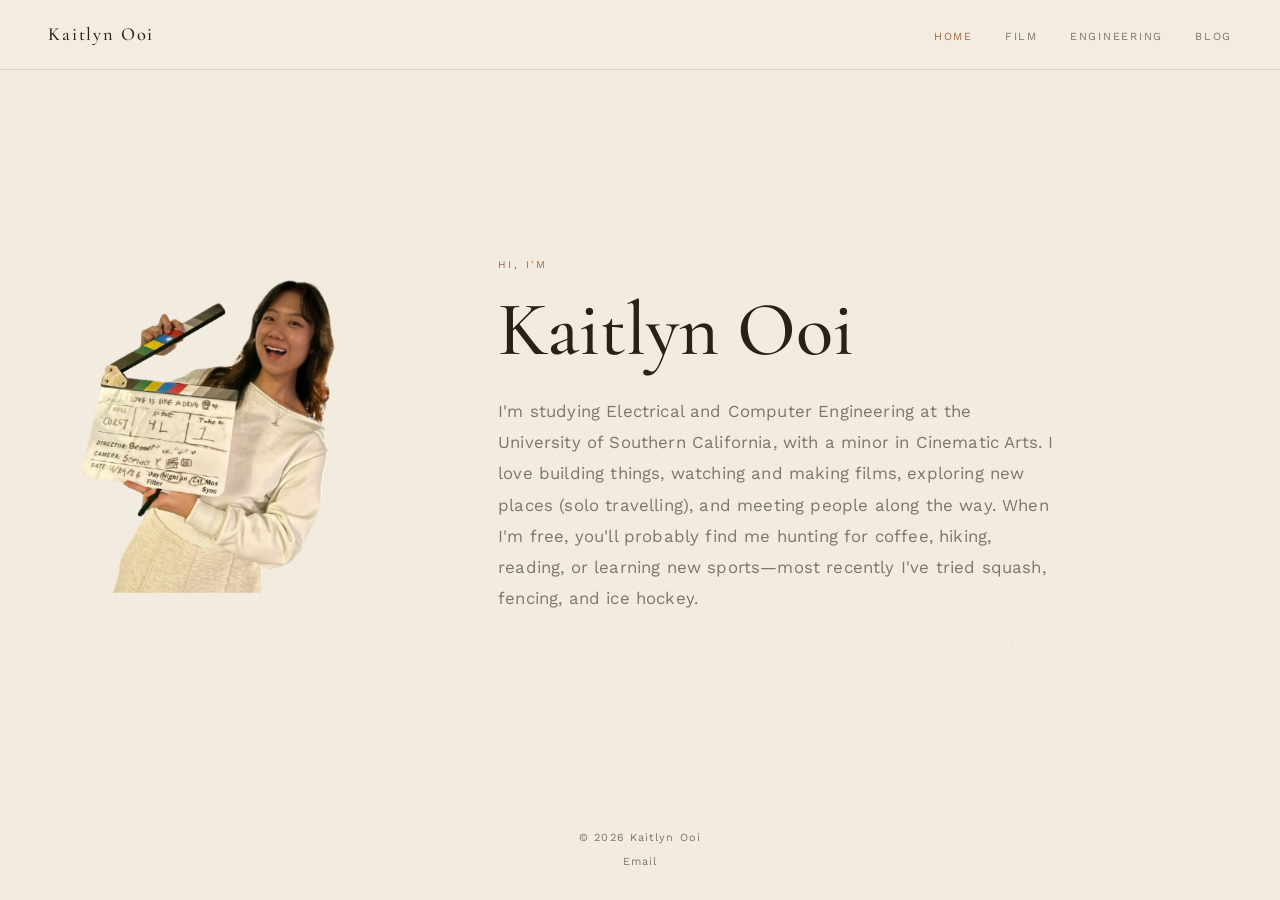
==== index.html @ f1a30004 "Footer email as plain "Email" link, unify Kaitlyn Ooi heading style - Footer link now reads "Email" " ====
<!DOCTYPE html>
<html lang="en">
<head>
<meta charset="UTF-8">
<meta name="viewport" content="width=device-width, initial-scale=1.0">
<title>Kaitlyn Ooi</title>
<link rel="preconnect" href="https://fonts.googleapis.com">
<link href="https://fonts.googleapis.com/css2?family=Cormorant+Garamond:ital,wght@0,300;0,400;0,500;1,400&family=Work+Sans:wght@300;400;500;600&display=swap" rel="stylesheet">
<link rel="stylesheet" href="css/style.css">
<style>
  body {
    display: flex;
    flex-direction: column;
    min-height: 100vh;
  }

  main.landing {
    flex: 1;
    display: flex; align-items: center;
    position: relative; z-index: 1;
    padding: 1.75rem 0;
  }

  .landing-grid {
    width: 100%;
    max-width: 1220px;
    margin: 0 auto;
    padding: 0 3rem;
    display: grid;
    grid-template-columns: minmax(280px, 380px) 1fr;
    gap: 2.5rem;
    align-items: center;
  }

  /* ---- photos ----
     Cutouts are irregular shapes with mismatched native aspect ratios, so
     instead of forcing both into identical boxes, size each to the same
     share of the column width and bottom-align them -- reads like
     they're standing together rather than floating at random sizes. */
  .photos {
    display: flex;
    align-items: flex-end;
  }

  .photo-frame {
    width: 260px;
  }

  .photo-frame img {
    width: 100%;
    height: auto;
    display: block;
  }

  /* ---- intro copy ---- */
  .intro-label { font-size: 0.65rem; letter-spacing: 0.24em; text-transform: uppercase; color: var(--accent); margin-bottom: 1rem; }

  .intro h1 {
    font-family: 'Cormorant Garamond', serif;
    font-size: clamp(3rem, 6vw, 5rem);
    font-weight: 500;
    line-height: 1.05;
    margin-bottom: 1.6rem;
  }

  .intro h1 em { font-style: normal; color: var(--text); font-weight: 500; }

  .intro-bio {
    font-size: 1.05rem;
    color: var(--muted);
    max-width: 560px;
    line-height: 1.85;
    letter-spacing: 0.01em;
  }

  @media (max-width: 860px) {
    .landing-grid { grid-template-columns: 1fr; gap: 2.5rem; padding: 0 1.5rem; text-align: center; }
    .photos { justify-content: center; }
    .photo-frame { width: 220px; }
    .intro-bio { margin-left: auto; margin-right: auto; }
  }
</style>
</head>
<body>

<nav class="site-nav">
  <a class="nav-name" href="index.html">Kaitlyn Ooi</a>
  <ul class="nav-links">
    <li><a href="index.html" class="active">Home</a></li>
    <li><a href="film/index.html">Film</a></li>
    <li><a href="engineering/index.html">Engineering</a></li>
    <li><a href="blog/index.html">Blog</a></li>
  </ul>
</nav>

<main class="landing">
  <div class="landing-grid">

    <div class="photos">
      <div class="photo-frame">
        <img src="assets/photos/photo-2.png" alt="Kaitlyn on set holding a clapperboard">
      </div>
    </div>

    <div class="intro">
      <p class="intro-label">Hi, I'm</p>
      <h1>Kaitlyn <em>Ooi</em></h1>
      <p class="intro-bio">
        I'm studying Electrical and Computer Engineering at the University of Southern California, with a minor in Cinematic Arts. I love building things, watching and making films, exploring new places (solo travelling), and meeting people along the way. When I'm free, you'll probably find me hunting for coffee, hiking, reading, or learning new sports&mdash;most recently I've tried squash, fencing, and ice hockey.
      </p>
    </div>

  </div>
</main>

<footer class="site-footer">
  <p>&copy; 2026 Kaitlyn Ooi</p>
  <a class="footer-email" href="mailto:kaitlyno@usc.edu">Email</a>
</footer>

</body>
</html>
---- css/style.css ----
/* ============================================================
   Kaitlyn Ooi — shared theme
   Neutral beige / warm paper palette, one accent, no gradients.
   ============================================================ */

:root {
  --bg:        #f3ece0;
  --bg-alt:    #ece2cf;
  --surface:   #ece3d2;
  --border:    rgba(41, 33, 22, 0.13);
  --border-strong: rgba(41, 33, 22, 0.28);
  --text:      #2a2115;
  --muted:     rgba(42, 33, 21, 0.58);
  --muted-2:   rgba(42, 33, 21, 0.4);
  --accent:    #a26b46;
  --accent-soft: rgba(162, 107, 70, 0.1);
  --accent-line: rgba(162, 107, 70, 0.35);
  --nav-h: 4.4rem;
}

* , *::before, *::after { box-sizing: border-box; margin: 0; padding: 0; }

html { scroll-behavior: smooth; }

body {
  background: var(--bg);
  color: var(--text);
  font-family: 'Work Sans', sans-serif;
  font-weight: 400;
  line-height: 1.7;
  min-height: 100vh;
}

/* subtle paper grain, texture rather than a flat color */
body::before {
  content: '';
  position: fixed;
  inset: 0;
  background-image: url("data:image/svg+xml,%3Csvg viewBox='0 0 256 256' xmlns='http://www.w3.org/2000/svg'%3E%3Cfilter id='n'%3E%3CfeTurbulence type='fractalNoise' baseFrequency='0.85' numOctaves='3' stitchTiles='stitch'/%3E%3C/filter%3E%3Crect width='100%25' height='100%25' filter='url(%23n)' opacity='0.05'/%3E%3C/svg%3E");
  pointer-events: none;
  z-index: 0;
  opacity: 0.55;
}

a { color: inherit; }

/* ---------- Nav ---------- */
nav.site-nav {
  position: sticky;
  top: 0;
  z-index: 20;
  min-height: var(--nav-h);
  box-sizing: border-box;
  display: flex;
  flex-wrap: nowrap;
  justify-content: space-between;
  align-items: center;
  gap: 1.5rem;
  padding: 0 3rem;
  background: var(--bg);
  border-bottom: 1px solid var(--border);
}

.nav-name {
  font-family: 'Cormorant Garamond', serif;
  font-size: 1.15rem;
  font-weight: 500;
  letter-spacing: 0.1em;
  color: var(--text);
  text-decoration: none;
  white-space: nowrap;
  flex-shrink: 0;
}

.nav-links { display: flex; gap: 2rem; list-style: none; }

.nav-links a {
  font-size: 0.68rem;
  letter-spacing: 0.16em;
  text-transform: uppercase;
  color: var(--muted);
  text-decoration: none;
  transition: color 0.2s;
}

.nav-links a:hover { color: var(--text); }
.nav-links a.active { color: var(--accent); }

/* ---------- Buttons ---------- */
.btn {
  font-family: 'Work Sans', sans-serif;
  font-size: 0.65rem;
  font-weight: 400;
  letter-spacing: 0.16em;
  text-transform: uppercase;
  text-decoration: none;
  padding: 0.75rem 1.6rem;
  border: 1px solid var(--border-strong);
  color: var(--text);
  background: transparent;
  transition: border-color 0.2s, color 0.2s, background 0.2s;
  display: inline-flex;
  align-items: center;
  gap: 0.55rem;
  cursor: pointer;
}

.btn:hover { border-color: var(--accent); color: var(--accent); }

.btn.primary {
  border-color: var(--accent);
  color: var(--bg);
  background: var(--accent);
}

.btn.primary:hover { background: transparent; color: var(--accent); }

.btn svg {
  width: 12px; height: 12px;
  stroke: currentColor; fill: none;
  stroke-width: 1.5; stroke-linecap: round; stroke-linejoin: round;
}

/* ---------- Tags ---------- */
.tag {
  display: inline-block;
  font-size: 0.58rem;
  letter-spacing: 0.14em;
  text-transform: uppercase;
  color: var(--accent);
  background: var(--accent-soft);
  border: 1px solid var(--accent-line);
  padding: 0.28rem 0.7rem;
}

/* ---------- Footer ---------- */
footer.site-footer {
  position: relative;
  z-index: 2;
  padding: 1.8rem 3rem;
  text-align: center;
  display: flex;
  flex-direction: column;
  align-items: center;
  gap: 0.35rem;
}

footer.site-footer p { font-size: 0.68rem; letter-spacing: 0.1em; color: var(--muted); }

.footer-email {
  font-size: 0.68rem;
  letter-spacing: 0.1em;
  color: var(--muted);
  text-decoration: none;
  transition: color 0.2s;
}
.footer-email:hover { color: var(--accent); }

@keyframes fadeUp {
  from { opacity: 0; transform: translateY(14px); }
  to   { opacity: 1; transform: translateY(0); }
}

:focus-visible {
  outline: 1px solid var(--accent);
  outline-offset: 3px;
}

@media (max-width: 640px) {
  nav.site-nav, footer.site-footer { padding-left: 1.5rem; padding-right: 1.5rem; }
  .nav-links { gap: 1.1rem; }
}
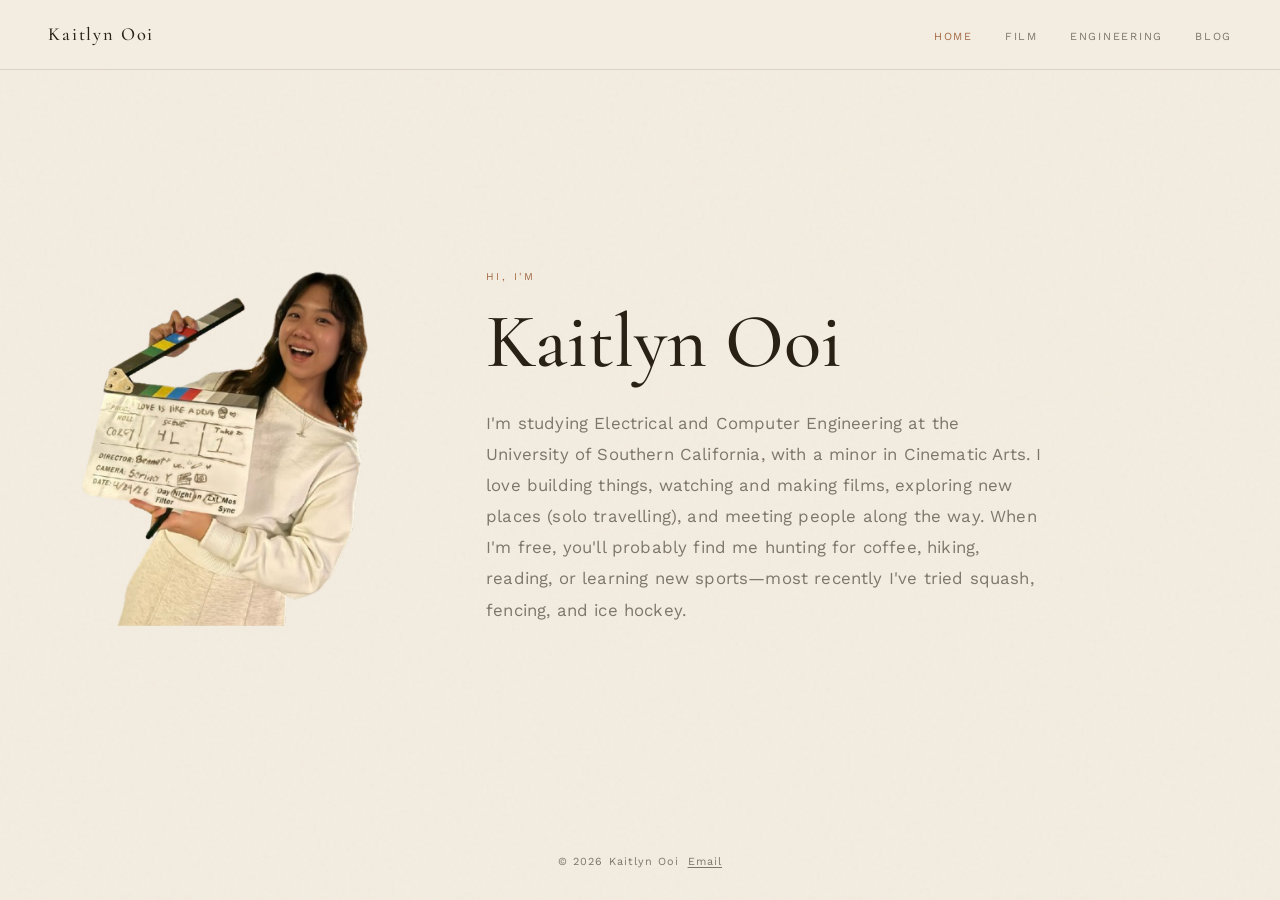
==== commit 8762f214: "Landing: pull photo closer to text and top/bottom-align them Widened the photo slightly (260px -> 29" ====
--- a/index.html
+++ b/index.html
@@ -28,8 +28,8 @@
     padding: 0 3rem;
     display: grid;
     grid-template-columns: minmax(280px, 380px) 1fr;
-    gap: 2.5rem;
-    align-items: center;
+    gap: 1.75rem;
+    align-items: flex-start;
   }
 
   /* ---- photos ----
@@ -43,7 +43,7 @@
   }
 
   .photo-frame {
-    width: 260px;
+    width: 294px;
   }
 
   .photo-frame img {
--- a/css/style.css
+++ b/css/style.css
@@ -138,11 +138,11 @@
   position: relative;
   z-index: 2;
   padding: 1.8rem 3rem;
-  text-align: center;
   display: flex;
-  flex-direction: column;
-  align-items: center;
-  gap: 0.35rem;
+  flex-direction: row;
+  justify-content: center;
+  align-items: baseline;
+  gap: 0.5rem;
 }
 
 footer.site-footer p { font-size: 0.68rem; letter-spacing: 0.1em; color: var(--muted); }
@@ -151,7 +151,8 @@
   font-size: 0.68rem;
   letter-spacing: 0.1em;
   color: var(--muted);
-  text-decoration: none;
+  text-decoration: underline;
+  text-underline-offset: 2px;
   transition: color 0.2s;
 }
 .footer-email:hover { color: var(--accent); }
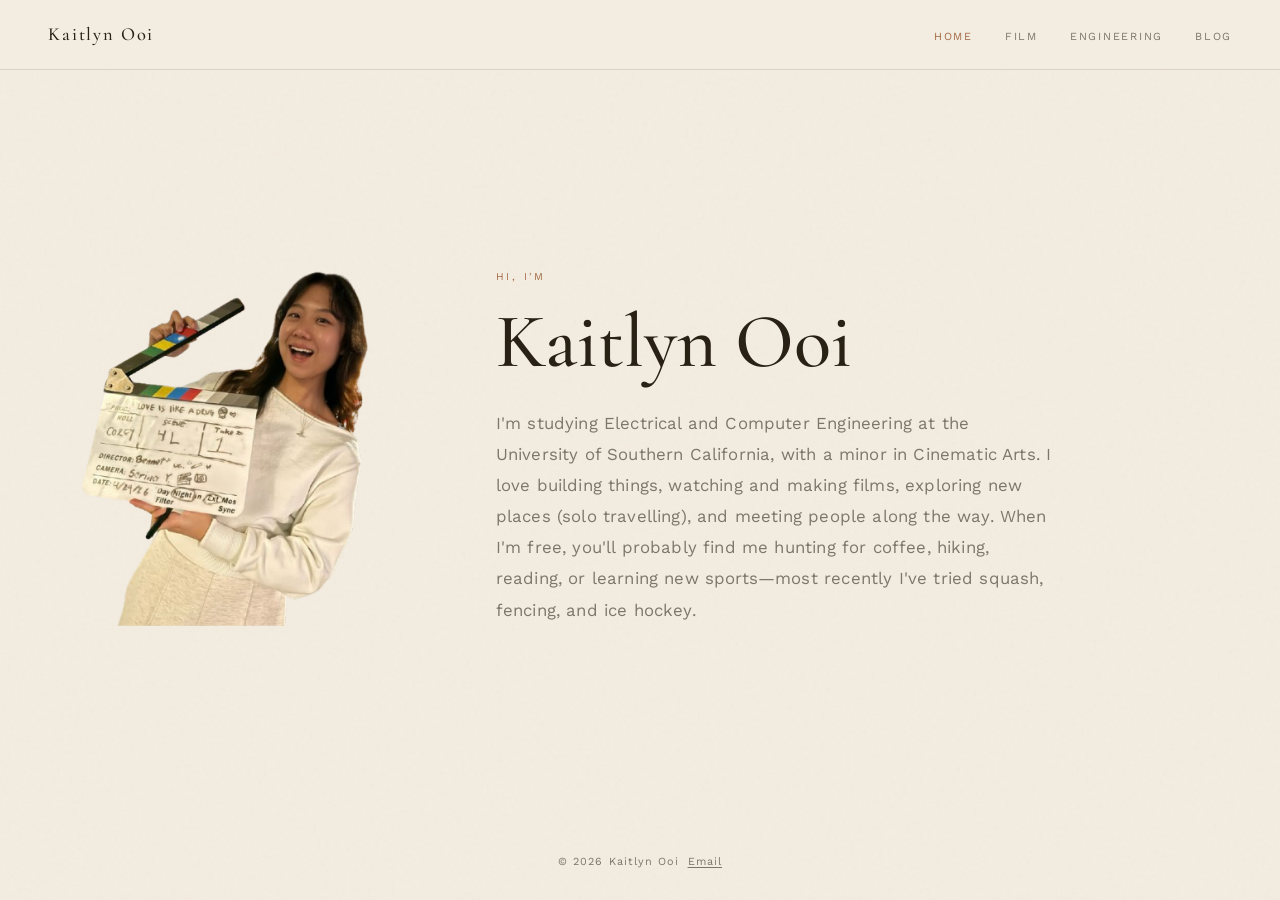
==== commit 53def2d9: "Landing: set photo-to-text gap to exactly 1cm" ====
--- a/index.html
+++ b/index.html
@@ -28,7 +28,7 @@
     padding: 0 3rem;
     display: grid;
     grid-template-columns: minmax(280px, 380px) 1fr;
-    gap: 1.75rem;
+    gap: 1cm;
     align-items: flex-start;
   }
 
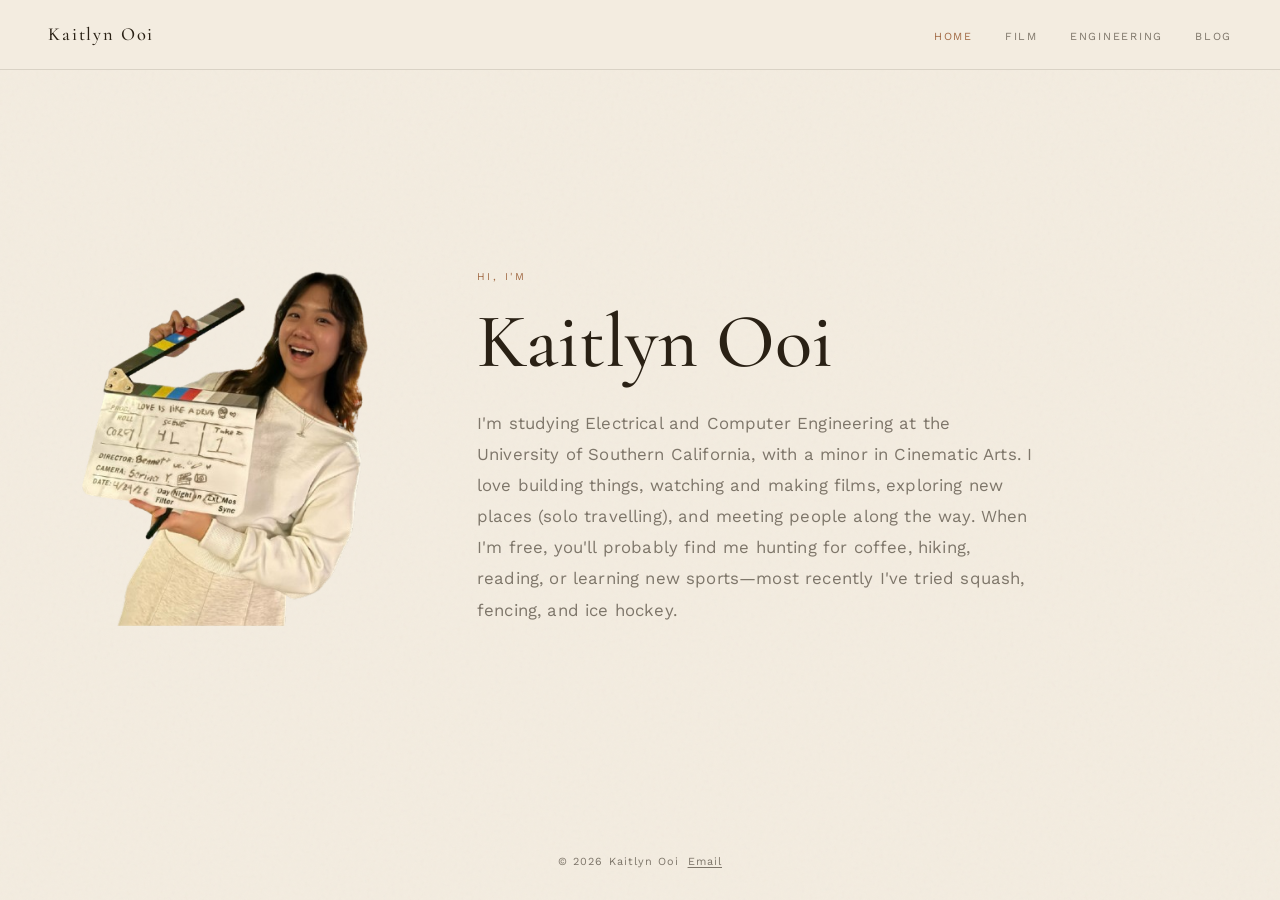
==== commit 53849e30: "Landing: tighten photo-to-text gap further (1cm -> 0.5cm)" ====
--- a/index.html
+++ b/index.html
@@ -28,7 +28,7 @@
     padding: 0 3rem;
     display: grid;
     grid-template-columns: minmax(280px, 380px) 1fr;
-    gap: 1cm;
+    gap: 0.5cm;
     align-items: flex-start;
   }
 
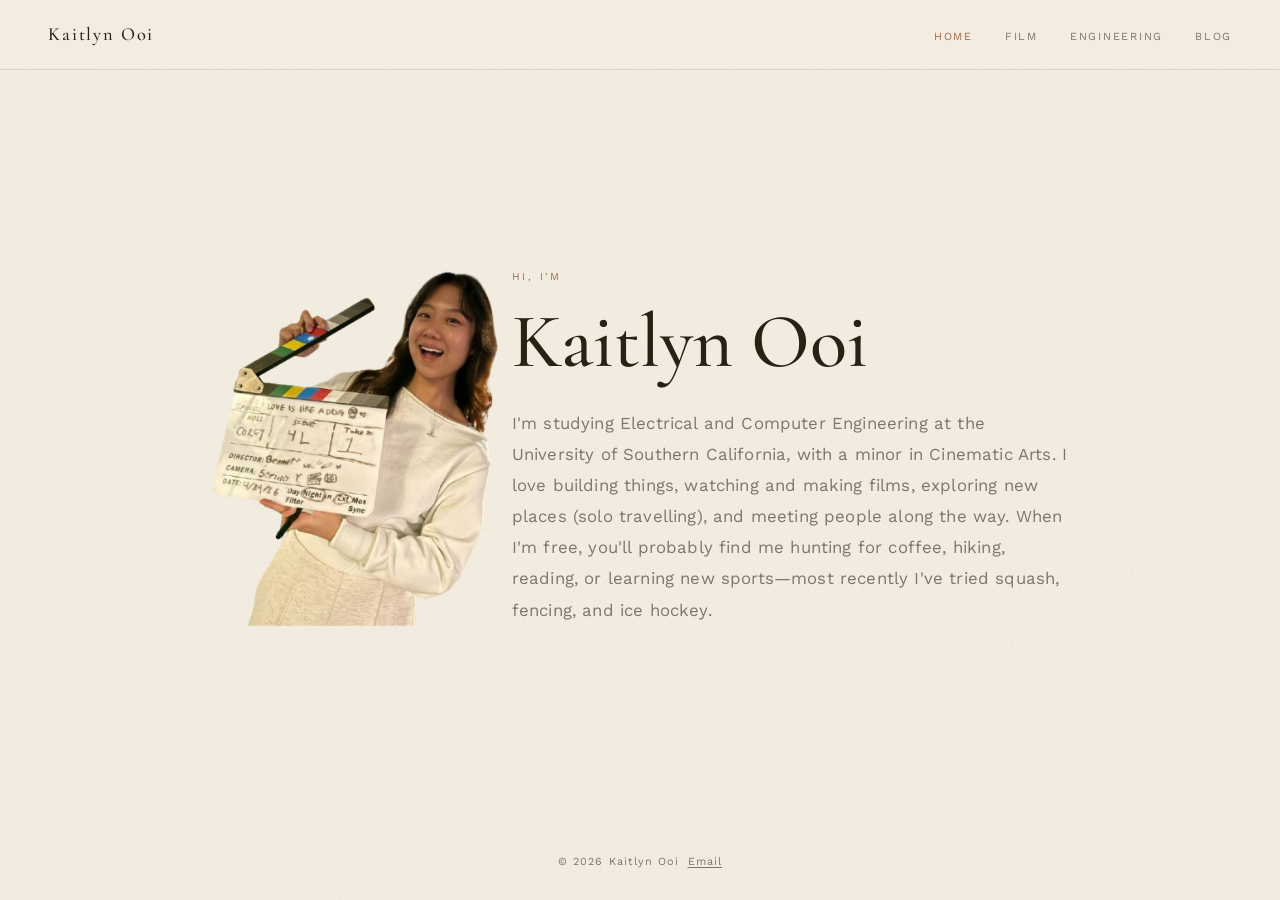
==== commit d540e64d: "Landing: even tighter gap, center the photo+text as one unit Switched from a CSS grid (fixed max-wid" ====
--- a/index.html
+++ b/index.html
@@ -26,10 +26,10 @@
     max-width: 1220px;
     margin: 0 auto;
     padding: 0 3rem;
-    display: grid;
-    grid-template-columns: minmax(280px, 380px) 1fr;
-    gap: 0.5cm;
+    display: flex;
+    justify-content: center;
     align-items: flex-start;
+    gap: 0.25cm;
   }
 
   /* ---- photos ----
@@ -74,7 +74,7 @@
   }
 
   @media (max-width: 860px) {
-    .landing-grid { grid-template-columns: 1fr; gap: 2.5rem; padding: 0 1.5rem; text-align: center; }
+    .landing-grid { flex-direction: column; align-items: center; gap: 1.5rem; padding: 0 1.5rem; text-align: center; }
     .photos { justify-content: center; }
     .photo-frame { width: 220px; }
     .intro-bio { margin-left: auto; margin-right: auto; }
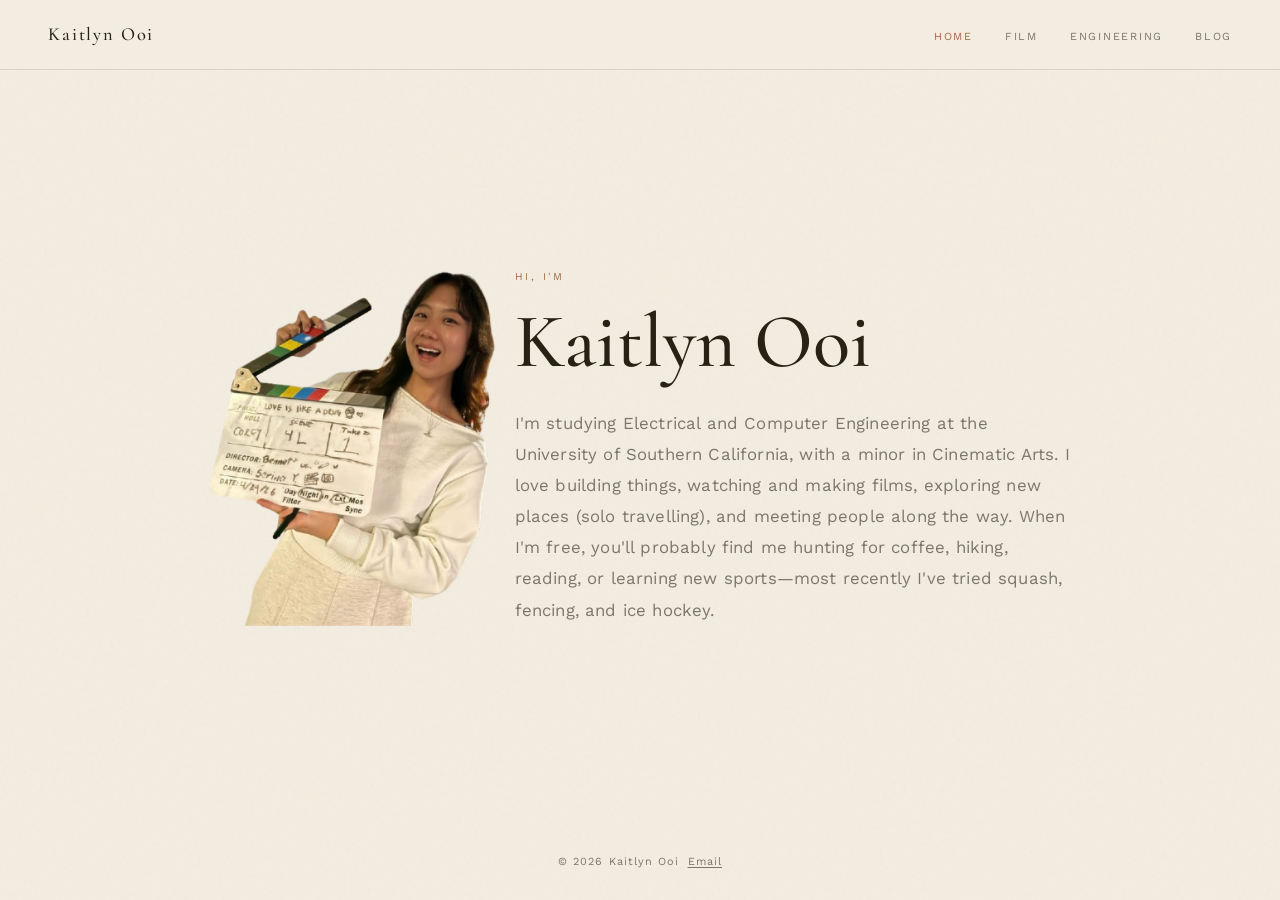
==== commit f68d8137: "Center the photo+text as one unit, settle gap at 0.4cm Switched .landing-grid from a 2-column grid (" ====
--- a/index.html
+++ b/index.html
@@ -29,7 +29,7 @@
     display: flex;
     justify-content: center;
     align-items: flex-start;
-    gap: 0.25cm;
+    gap: 0.4cm;
   }
 
   /* ---- photos ----
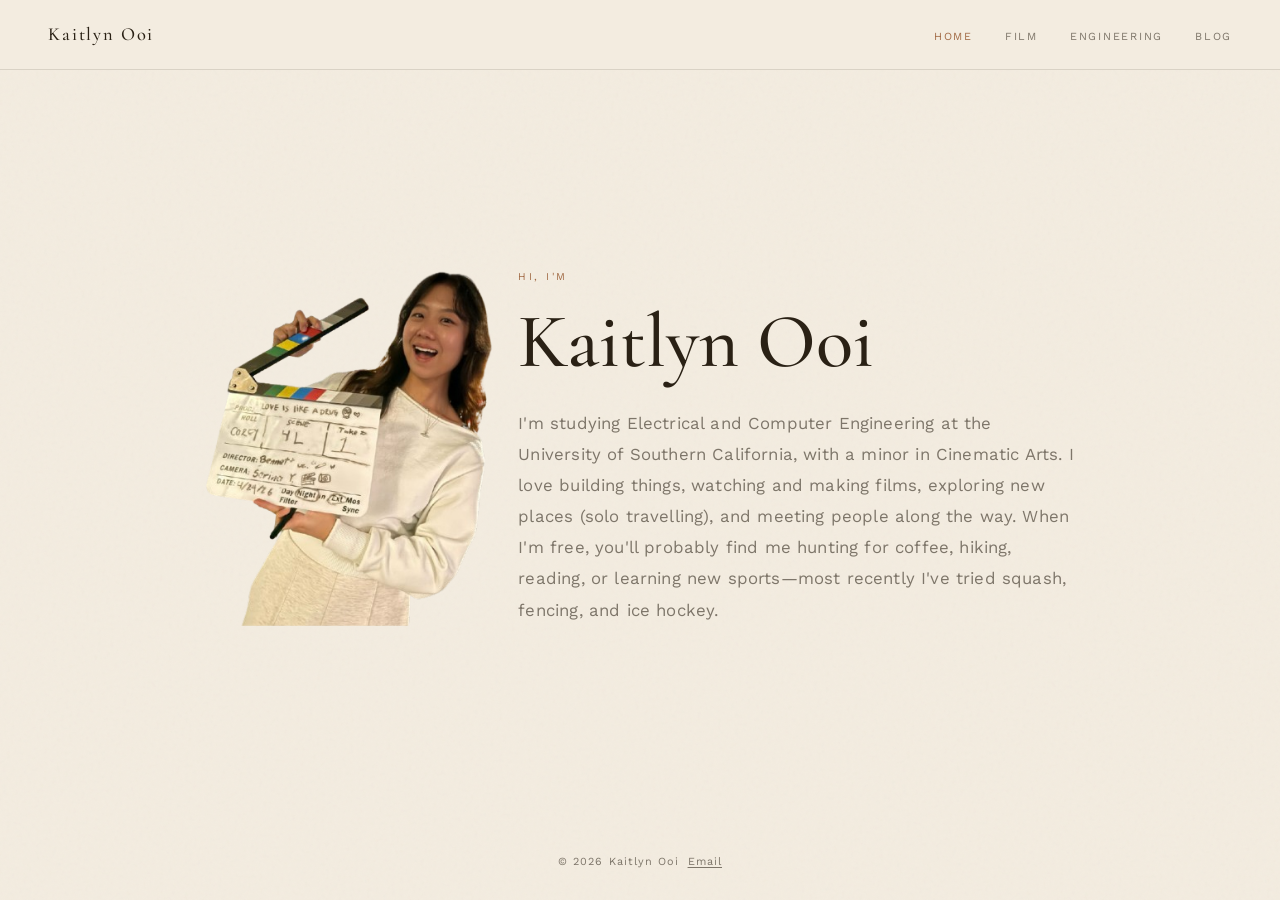
==== commit 56e46f60: "Landing: nudge gap out slightly (0.4cm -> 0.6cm), still centered equally" ====
--- a/index.html
+++ b/index.html
@@ -29,7 +29,7 @@
     display: flex;
     justify-content: center;
     align-items: flex-start;
-    gap: 0.4cm;
+    gap: 0.6cm;
   }
 
   /* ---- photos ----
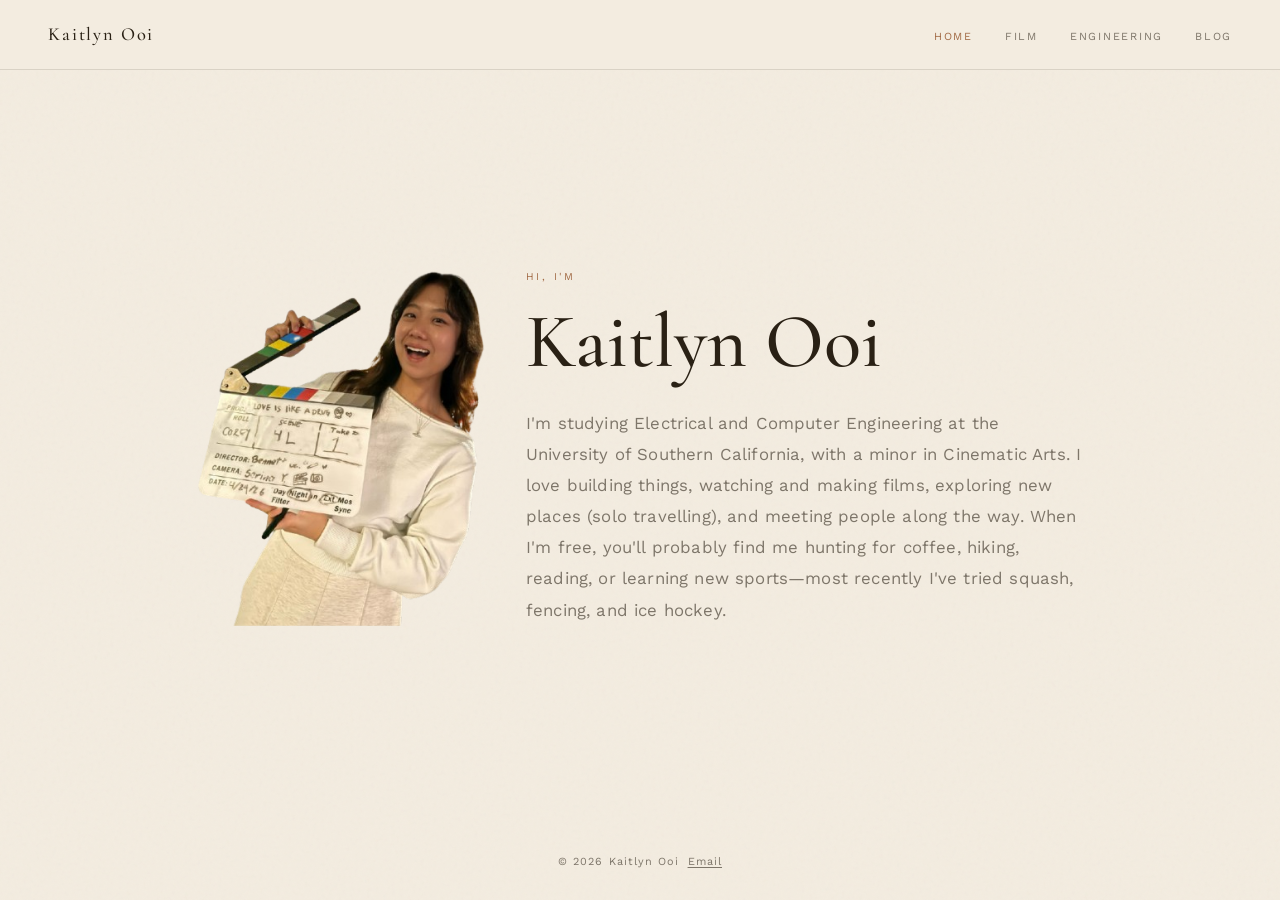
==== commit 5ac0d572: "Landing: set gap back to 1cm" ====
--- a/index.html
+++ b/index.html
@@ -29,7 +29,7 @@
     display: flex;
     justify-content: center;
     align-items: flex-start;
-    gap: 0.6cm;
+    gap: 1cm;
   }
 
   /* ---- photos ----
